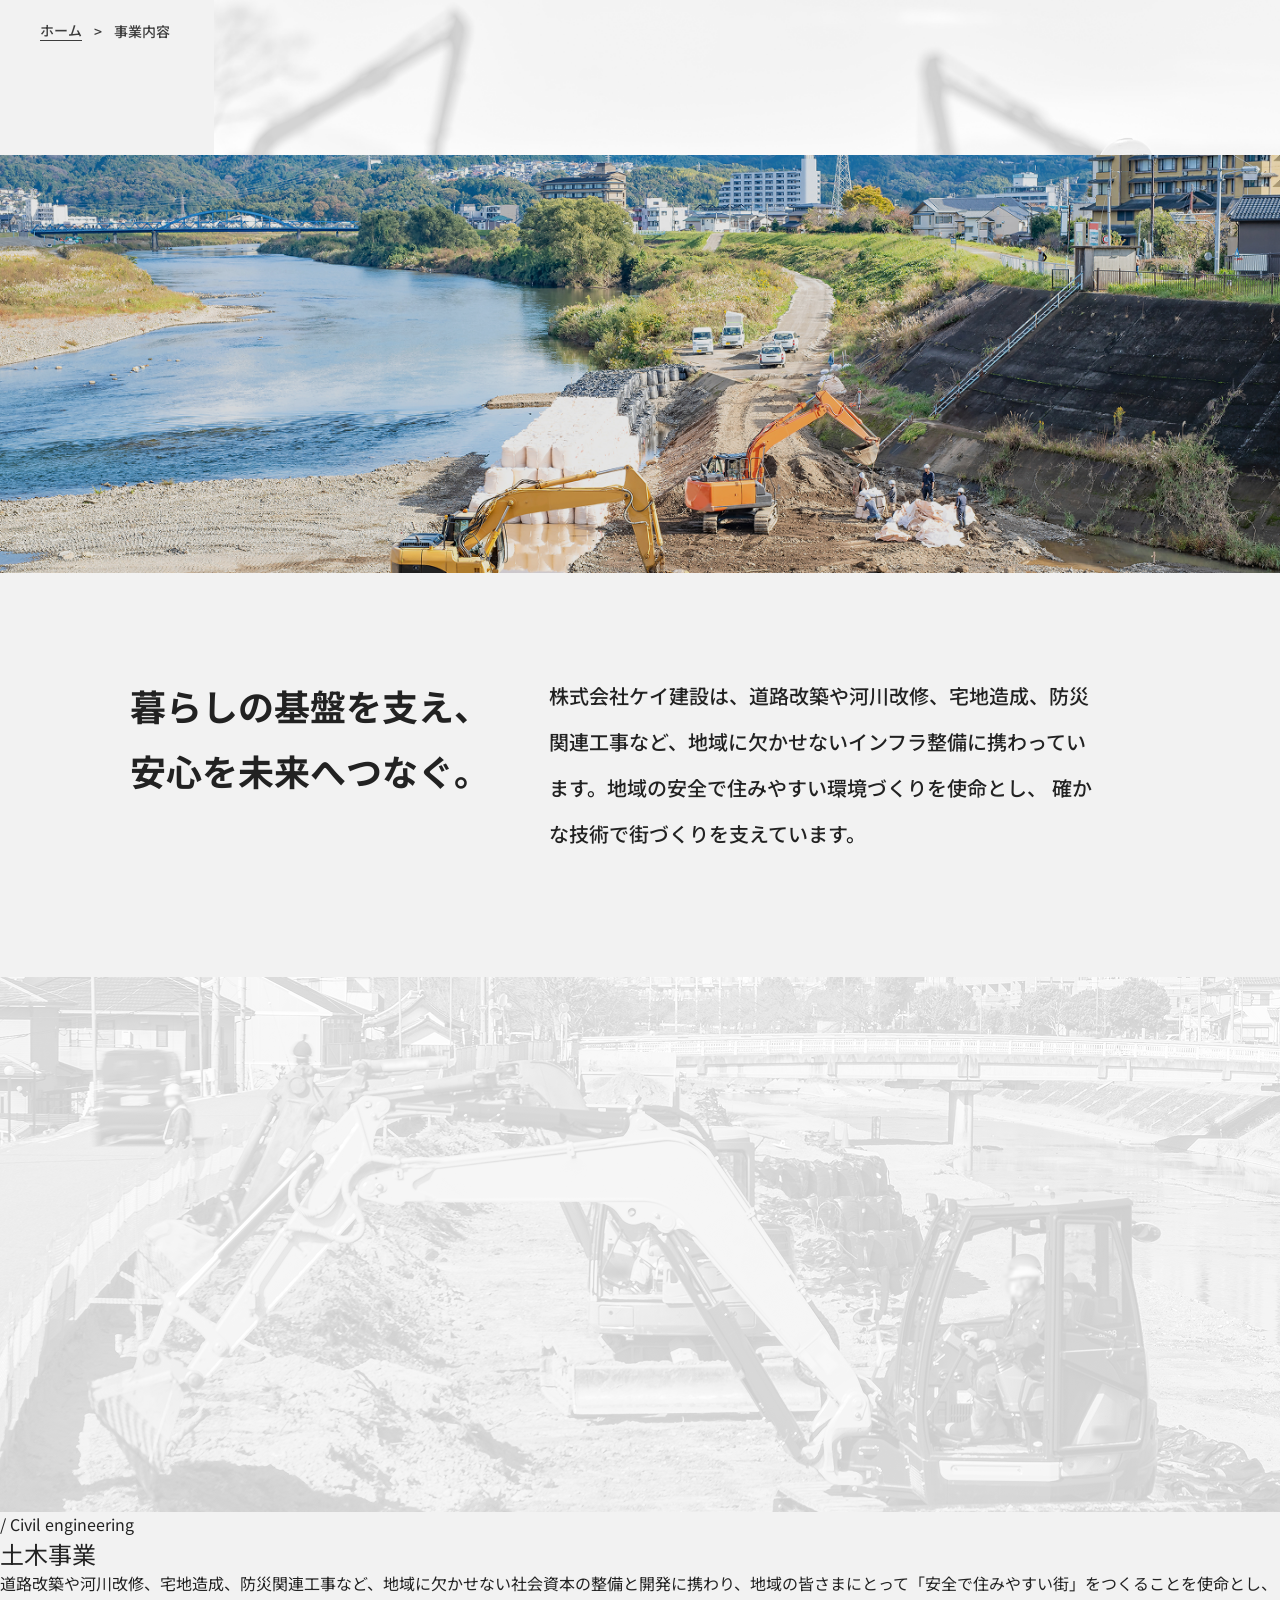
==== index.html @ 2d93abd9 "Add files via upload" ====
<!doctype html>
<html lang="ja">
<head prefix="og: https://ogp.me/ns#">
  <meta charset="UTF-8" />
  <meta name="viewport" content="width=device-width, initial-scale=1.0" />
  <meta name="format-detection" content="email=no,telephone=no,address=no" />
  <meta http-equiv="X-UA-Compatible" content="IE=edge" />
  <meta property="og:locale" content="ja_JP" />

  <link rel="canonical" href="URL" />

  <link rel="stylesheet" href="assets/css/reset.css?ver=1.0.0" />
  <link rel="stylesheet" href="assets/css/main.css?ver=1.0.0" />

  <link rel="preconnect" href="https://fonts.googleapis.com">
  <link rel="preconnect" href="https://fonts.gstatic.com" crossorigin>
  <link
    href="https://fonts.googleapis.com/css2?family=Noto+Sans+JP:wght@100..900&family=Roboto:ital,wght@0,100..900;1,100..900&display=swap"
    rel="stylesheet">
  <link href="https://fonts.googleapis.com/css2?family=Bebas+Neue&display=swap" rel="stylesheet">
</head>

<body>
  <main class="main">
    <div class="main1-inner">

      <div class="breadcrumb">
        <a href="#" class="breadcrumb-home">ホーム</a>
        <span class="breadcrumb-separator">></span>
        <span class="breadcrumb-current">事業内容</span>
      </div>

      <section class="service-hero">
        <div class="service-hero-bg">
          <img src="assets/img/SERVICE-1.png" alt="事業内容">
        </div>

        <div class="service-hero-title">
          <h1>SERVICE</h1>
          <p>事業内容</p>
        </div>
      </section>

      <div class="service-photo">
        <img src="assets/img/SERVICE-2.png" alt="事業内容">
      </div>

    </div>

    <section class="service-intro">
      <div class="service-intro-inner">
        <div class="service-intro-title">
          <h2>暮らしの基盤を支え、<br>安心を未来へつなぐ。</h2>
        </div>

        <div class="service-intro-text">
          <p>
            株式会社ケイ建設は、道路改築や河川改修、宅地造成、防災<br>関連工事など、地域に欠かせないインフラ整備に携わってい<br>ます。地域の安全で住みやすい環境づくりを使命とし、
            確か<br>な技術で街づくりを支えています。
          </p>
        </div>
      </div>
    </section>

    <section class="service-works">
      <div class="service-works-bg">
        <img src="assets/img/SERVICE-3.png" alt="土木事業">
      </div>

      <div class="service-works-inner">
        <p class="service-works-label">/ Civil engineering</p>
        <h2 class="service-works-title">土木事業</h2>
        <p class="service-works-text">
          道路改築や河川改修、宅地造成、防災関連工事など、地域に欠かせない社会資本の整備と開発に携わり、地域の皆さまにとって「安全で住みやすい街」をつくることを使命とし、確かな技術と信頼で歩みを続けています。また、常に新しい挑戦を続け、お客様と地域社会から信頼される建設サービスの提供を目指しています。
        </p>
      </div>
    </section>
  </main>

  <script src="https://code.jquery.com/jquery-3.7.0.min.js"
    integrity="sha256-2Pmvv0kuTBOenSvLm6bvfBSSHrUJ+3A7x6P5Ebd07/g=" crossorigin="anonymous"></script>
  <script src="assets/js/script.js"></script>
  <script src="assets/js/script-02.js"></script>
  <script src="assets/js/script-03.js"></script>
</body>

</html>
---- assets/css/main.css ----
@charset "UTF-8";
/* -----------------------
  unity
----------------------- */
@media screen and (min-width: 768px) {
  .sp {
    display: none !important;
  }
}

@media screen and (max-width: 767px) {
  .pc {
    display: none !important;
  }
}

html {
  scroll-behavior: smooth;
  scroll-padding-top: 10%;
}

body {
  font-family: "Noto Sans JP", sans-serif;
  font-style: normal;
  line-height: normal;
  color: #222222;
}
@media screen and (max-width: 767px) {
  body.active {
    overflow: hidden;
  }
}

h1,
h2,
h3,
h4,
h5,
h6 {
  font-weight: 400;
}

.wrapper {
  overflow: hidden;
}

.t-just {
  -moz-text-align-last: left;
       text-align-last: left; /* Chrome・Firefox用 */
  text-align: justify; /* IE・Edge用 */
}

.ta-c {
  text-align: center;
}

.cant-click {
  pointer-events: none;
}

.f-palt {
  -webkit-font-feature-settings: "palt";
          font-feature-settings: "palt";
}

.blue-gra {
  display: inline-block;
  background: linear-gradient(93deg, #0050a0 5.58%, #00366d 96.38%);
  background-clip: text;
  -webkit-background-clip: text;
  -webkit-text-fill-color: transparent;
}

/* -----------------------
  header
----------------------- */
/* -----------------------
  footer
----------------------- */
/* -----------------------
  C_
----------------------- */
/* -----------------------
  C_detail-btn
----------------------- */
.detail-btn button {
  background: #BC2929;
  width: min(19.8412698413vw, 300px);
  height: min(3.9682539683vw, 60px);
  color: #fff;
  font-size: min(1.0582010582vw, 16px);
  cursor: pointer;
  text-align: center;
  position: relative;
  letter-spacing: min(0.0661375661vw, 1px);
}
.detail-btn button::before {
  content: "";
  background-image: url("../img/arrow.svg");
  background-size: contain;
  background-position: center;
  background-repeat: no-repeat;
  position: absolute;
  top: 50%;
  right: 10%;
  -webkit-transform: translateY(-50%);
          transform: translateY(-50%);
  font-weight: bold;
}
@media screen and (min-width: 768px) {
  .detail-btn button::before {
    width: min(0.5952380952vw, 9px);
    height: min(0.9259259259vw, 14px);
  }
}
@media screen and (max-width: 767px) {
  .detail-btn button::before {
    width: 2.4vw;
    height: 3.7333333333vw;
  }
}

@media screen and (max-width: 767px) {
  .detail-btn button {
    width: 80vw;
    height: 16vw;
    font-size: 3.7333333333vw;
    margin: 0 auto;
    display: block;
    letter-spacing: 0.2666666667vw;
  }
}
/* -----------------------
  C_section-title
----------------------- */
.section-title {
  background: #f2f2f2;
  position: relative;
}
.section-title .text-box {
  position: relative;
}
.section-title .sec-title-img {
  width: 85%;
  margin-left: auto;
}
.section-title .sec-mv-img {
  width: min(94.708994709vw, 1432px);
  height: min(30.9523809524vw, 468px);
  position: absolute;
  top: 60%;
  left: 50%;
  -webkit-transform: translateX(-50%);
          transform: translateX(-50%);
}
.section-title .title-text {
  display: -webkit-box;
  display: -ms-flexbox;
  display: flex;
  -webkit-box-orient: horizontal;
  -webkit-box-direction: normal;
      -ms-flex-direction: row;
          flex-direction: row;
  -webkit-box-align: last baseline;
      -ms-flex-align: last baseline;
          align-items: last baseline;
  position: absolute;
  top: 50%;
  left: 5%;
  -webkit-transform: translateY(-50%);
          transform: translateY(-50%);
  gap: min(1.3227513228vw, 20px);
  letter-spacing: min(0.0661375661vw, 1px);
}
.section-title .title-text h1 {
  font-size: min(6.6137566138vw, 100px);
  color: #7b7b7b;
  font-family: "Bebas Neue", sans-serif;
  font-optical-sizing: auto;
  font-style: normal;
  letter-spacing: min(0.3968253968vw, 6px);
}
.section-title .title-text p {
  font-size: min(1.5873015873vw, 24px);
  font-weight: bold;
  letter-spacing: min(0.1587301587vw, 2.4px);
}

@media screen and (max-width: 767px) {
  .section-title {
    position: relative;
  }
  .section-title .sec-title-img {
    width: 100%;
    height: 69.3333333333vw;
  }
  .section-title .sec-mv-img {
    width: 89.3333333333vw;
    height: 48vw;
    top: 80%;
  }
  .section-title .title-text {
    position: absolute;
    top: 50%;
    left: 50%;
    -webkit-transform: translate(-50%, -50%);
            transform: translate(-50%, -50%);
    display: block;
    text-align: center;
    -webkit-box-align: last baseline;
        -ms-flex-align: last baseline;
            align-items: last baseline;
    gap: 5.3333333333vw;
    letter-spacing: 0.2666666667vw;
  }
  .section-title .title-text h1 {
    font-size: 16vw;
    color: #7b7b7b;
    font-family: "Bebas Neue", sans-serif;
    font-optical-sizing: auto;
    font-style: normal;
    letter-spacing: 0.96vw;
  }
  .section-title .title-text p {
    font-size: 4.2666666667vw;
    font-weight: bold;
    letter-spacing: 0.2666666667vw;
  }
}
/* -----------------------
  C_sction-sub-title
----------------------- */
.section-sub-title {
  display: -webkit-box;
  display: -ms-flexbox;
  display: flex;
  -webkit-box-orient: vertical;
  -webkit-box-direction: normal;
      -ms-flex-direction: column;
          flex-direction: column;
  gap: min(0.9920634921vw, 15px);
}
.section-sub-title h2 {
  font-size: min(3.3068783069vw, 50px);
  font-weight: 700;
  letter-spacing: min(0.3306878307vw, 5px);
}
.section-sub-title p {
  font-size: min(1.0582010582vw, 16px);
  color: #BC2929;
  font-weight: bold;
  letter-spacing: min(0.0661375661vw, 1px);
}

@media screen and (max-width: 767px) {
  .section-sub-title {
    gap: 4vw;
  }
  .section-sub-title h2 {
    font-size: 6.9333333333vw;
    letter-spacing: 0.6933333333vw;
  }
  .section-sub-title p {
    font-size: 2.6666666667vw;
    letter-spacing: 0.16vw;
  }
}
/* -----------------------
  forth
----------------------- */
/* -----------------------
  C_example
----------------------- */
/* -----------------------
  forth
----------------------- */
/* -----------------------
  C_example
----------------------- */
/* -----------------------
  SERVICE
----------------------- */
* {
  margin: 0;
  padding: 0;
  -webkit-box-sizing: border-box;
          box-sizing: border-box;
}

body {
  background: #f2f2f2;
}

.main1-inner {
  width: 100%;
}

/* パンくず */
.breadcrumb {
  padding: 20px 40px 0;
  display: -webkit-box;
  display: -ms-flexbox;
  display: flex;
  -webkit-box-align: center;
      -ms-flex-align: center;
          align-items: center;
  gap: 12px;
  font-size: 14px;
  position: relative;
  z-index: 10;
}

.breadcrumb a,
.breadcrumb span {
  color: #3d3d3d;
  font-weight: 500;
  text-decoration: none;
}

.breadcrumb-home {
  border-bottom: 1px solid #3d3d3d;
}

/* 上のエリア全体 */
.service-hero {
  position: relative;
  margin-top: -60px;
}

/* 薄い背景画像 */
.service-hero-bg {
  width: calc(100% - 214px); /* 左に余白を残して右に寄せる */
  margin-left: auto;
}

.service-hero-bg img {
  width: 100%;
  display: block;
}

/* タイトル */
.service-hero-title {
  position: absolute;
  left: 85px;
  top: 45%;
  -webkit-transform: translateY(-42%);
          transform: translateY(-42%);
  display: -webkit-box;
  display: -ms-flexbox;
  display: flex;
  -webkit-box-align: center;
      -ms-flex-align: center;
          align-items: center;
  gap: 40px;
  z-index: 2;
}

.service-hero-title h1 {
  font-family: "Bebas Neue", sans-serif;
  font-weight: 400;
  font-size: 100px;
  line-height: 1.1;
  letter-spacing: 0.06em;
  color: #7b7b7b;
  margin: 0;
}

.service-hero-title p {
  font-size: 24px;
  font-weight: 700;
  color: #222;
  margin-top: 36px;
}

/* 下のカラー画像 */
.service-photo {
  max-width: 1800px;
  width: 100%;
  margin: -330px auto 0;
  position: relative;
  z-index: 3;
}

.service-photo img {
  width: 100%;
  display: block;
}

.service-intro {
  padding: 100px 0 120px;
}

.service-intro-inner {
  max-width: 1100px;
  margin: 0 auto;
  padding: 0 40px;
  display: -webkit-box;
  display: -ms-flexbox;
  display: flex;
  -webkit-box-pack: justify;
      -ms-flex-pack: justify;
          justify-content: space-between;
  -webkit-box-align: start;
      -ms-flex-align: start;
          align-items: flex-start;
  gap: 39px;
}

.service-intro-title {
  width: 38%;
}

.service-intro-title h2 {
  font-size: 36px;
  font-weight: 700;
  line-height: 1.8;
  color: #222;
}

.service-intro-text {
  width: 60%;
}

.service-intro-text p {
  font-size: 20px;
  font-weight: 500;
  line-height: 2.3;
  color: #222;
}

/* -----------------------
  C_example
----------------------- */
/* -----------------------
  front
----------------------- */
/* -----------------------
  anime
----------------------- */
.hover-opa {
  -webkit-transition: 0.3s;
  transition: 0.3s;
}
.hover-opa:hover {
  opacity: 0.6;
}

.hover-scale {
  -webkit-transition: 0.3s;
  transition: 0.3s;
}
.hover-scale:hover {
  -webkit-transform: scale(1.05);
          transform: scale(1.05);
}

.up {
  opacity: 0;
  -webkit-transform: translateY(100px);
          transform: translateY(100px);
}
.up.show {
  -webkit-animation: up 0.5s ease forwards;
          animation: up 0.5s ease forwards;
}
@-webkit-keyframes up {
  0% {
    opacity: 0;
    -webkit-transform: translateY(100px);
            transform: translateY(100px);
  }
  100% {
    opacity: 1;
    -webkit-transform: translateY(0);
            transform: translateY(0);
  }
}
@keyframes up {
  0% {
    opacity: 0;
    -webkit-transform: translateY(100px);
            transform: translateY(100px);
  }
  100% {
    opacity: 1;
    -webkit-transform: translateY(0);
            transform: translateY(0);
  }
}

.down {
  opacity: 0;
  -webkit-transform: translateY(-100px);
          transform: translateY(-100px);
}
.down.show {
  -webkit-animation: down ease forwards;
          animation: down ease forwards;
}
@-webkit-keyframes down {
  0% {
    opacity: 0;
    -webkit-transform: translateY(-100px);
            transform: translateY(-100px);
  }
  100% {
    opacity: 1;
    -webkit-transform: translateY(0);
            transform: translateY(0);
  }
}
@keyframes down {
  0% {
    opacity: 0;
    -webkit-transform: translateY(-100px);
            transform: translateY(-100px);
  }
  100% {
    opacity: 1;
    -webkit-transform: translateY(0);
            transform: translateY(0);
  }
}

.left {
  opacity: 0;
  -webkit-transform: translateX(100%);
          transform: translateX(100%);
}
.left.show {
  -webkit-animation: left ease forwards;
          animation: left ease forwards;
}
@-webkit-keyframes left {
  0% {
    opacity: 0;
    -webkit-transform: translateX(100%);
            transform: translateX(100%);
  }
  100% {
    opacity: 1;
    -webkit-transform: translateX(0);
            transform: translateX(0);
  }
}
@keyframes left {
  0% {
    opacity: 0;
    -webkit-transform: translateX(100%);
            transform: translateX(100%);
  }
  100% {
    opacity: 1;
    -webkit-transform: translateX(0);
            transform: translateX(0);
  }
}

.right {
  opacity: 0;
  -webkit-transform: translateX(-100%);
          transform: translateX(-100%);
}
.right.show {
  -webkit-animation: right ease forwards;
          animation: right ease forwards;
}
@-webkit-keyframes right {
  0% {
    opacity: 0;
    -webkit-transform: translateX(-100%);
            transform: translateX(-100%);
  }
  100% {
    opacity: 1;
    -webkit-transform: translateX(0);
            transform: translateX(0);
  }
}
@keyframes right {
  0% {
    opacity: 0;
    -webkit-transform: translateX(-100%);
            transform: translateX(-100%);
  }
  100% {
    opacity: 1;
    -webkit-transform: translateX(0);
            transform: translateX(0);
  }
}

.pop {
  opacity: 0;
  -webkit-transform: scale(0.5);
          transform: scale(0.5);
}
.pop.show {
  -webkit-animation: pop ease forwards;
          animation: pop ease forwards;
}
@-webkit-keyframes pop {
  0% {
    opacity: 0;
    -webkit-transform: scale(0.5);
            transform: scale(0.5);
  }
  100% {
    opacity: 1;
    -webkit-transform: scale(1);
            transform: scale(1);
  }
}
@keyframes pop {
  0% {
    opacity: 0;
    -webkit-transform: scale(0.5);
            transform: scale(0.5);
  }
  100% {
    opacity: 1;
    -webkit-transform: scale(1);
            transform: scale(1);
  }
}

.loadUp {
  opacity: 0;
  -webkit-transform: translateY(100%);
          transform: translateY(100%);
}
.loadUp.show {
  -webkit-animation: loadUp ease forwards;
          animation: loadUp ease forwards;
}
@-webkit-keyframes loadUp {
  0% {
    opacity: 0;
    -webkit-transform: translateY(100%);
            transform: translateY(100%);
  }
  100% {
    opacity: 1;
    -webkit-transform: translateY(0);
            transform: translateY(0);
  }
}
@keyframes loadUp {
  0% {
    opacity: 0;
    -webkit-transform: translateY(100%);
            transform: translateY(100%);
  }
  100% {
    opacity: 1;
    -webkit-transform: translateY(0);
            transform: translateY(0);
  }
}

.loadDown {
  opacity: 0;
  -webkit-transform: translateY(-100%);
          transform: translateY(-100%);
}
.loadDown.show {
  -webkit-animation: loadDown ease forwards;
          animation: loadDown ease forwards;
}
@-webkit-keyframes loadDown {
  0% {
    opacity: 0;
    -webkit-transform: translateY(-100%);
            transform: translateY(-100%);
  }
  100% {
    opacity: 1;
    -webkit-transform: translateY(0);
            transform: translateY(0);
  }
}
@keyframes loadDown {
  0% {
    opacity: 0;
    -webkit-transform: translateY(-100%);
            transform: translateY(-100%);
  }
  100% {
    opacity: 1;
    -webkit-transform: translateY(0);
            transform: translateY(0);
  }
}

.loadLeft {
  opacity: 0;
  -webkit-transform: translateX(100%);
          transform: translateX(100%);
}
.loadLeft.show {
  -webkit-animation: loadLeft ease forwards;
          animation: loadLeft ease forwards;
}
@-webkit-keyframes loadLeft {
  0% {
    opacity: 0;
    -webkit-transform: translateX(100%);
            transform: translateX(100%);
  }
  100% {
    opacity: 1;
    -webkit-transform: translateX(0);
            transform: translateX(0);
  }
}
@keyframes loadLeft {
  0% {
    opacity: 0;
    -webkit-transform: translateX(100%);
            transform: translateX(100%);
  }
  100% {
    opacity: 1;
    -webkit-transform: translateX(0);
            transform: translateX(0);
  }
}

.loadRight {
  opacity: 0;
  -webkit-transform: translateX(-100%);
          transform: translateX(-100%);
}
.loadRight.show {
  -webkit-animation: loadRight ease forwards;
          animation: loadRight ease forwards;
}
@-webkit-keyframes loadRight {
  0% {
    opacity: 0;
    -webkit-transform: translateX(-100%);
            transform: translateX(-100%);
  }
  100% {
    opacity: 1;
    -webkit-transform: translateX(0);
            transform: translateX(0);
  }
}
@keyframes loadRight {
  0% {
    opacity: 0;
    -webkit-transform: translateX(-100%);
            transform: translateX(-100%);
  }
  100% {
    opacity: 1;
    -webkit-transform: translateX(0);
            transform: translateX(0);
  }
}

.loadPop {
  opacity: 0;
  -webkit-transform: scale(0.5);
          transform: scale(0.5);
}
.loadPop.show {
  -webkit-animation: loadPop ease forwards;
          animation: loadPop ease forwards;
}
@-webkit-keyframes loadPop {
  0% {
    opacity: 0;
    -webkit-transform: scale(0.5);
            transform: scale(0.5);
  }
  100% {
    opacity: 1;
    -webkit-transform: scale(1);
            transform: scale(1);
  }
}
@keyframes loadPop {
  0% {
    opacity: 0;
    -webkit-transform: scale(0.5);
            transform: scale(0.5);
  }
  100% {
    opacity: 1;
    -webkit-transform: scale(1);
            transform: scale(1);
  }
}

.delay-01 {
  -webkit-animation-delay: 0.1s !important;
          animation-delay: 0.1s !important;
}

.delay-02 {
  -webkit-animation-delay: 0.2s !important;
          animation-delay: 0.2s !important;
}

.delay-03 {
  -webkit-animation-delay: 0.3s !important;
          animation-delay: 0.3s !important;
}

.delay-04 {
  -webkit-animation-delay: 0.4s !important;
          animation-delay: 0.4s !important;
}

.delay-05 {
  -webkit-animation-delay: 0.5s !important;
          animation-delay: 0.5s !important;
}

.delay-06 {
  -webkit-animation-delay: 0.6s !important;
          animation-delay: 0.6s !important;
}

.delay-07 {
  -webkit-animation-delay: 0.7s !important;
          animation-delay: 0.7s !important;
}

.delay-08 {
  -webkit-animation-delay: 0.8s !important;
          animation-delay: 0.8s !important;
}

.delay-09 {
  -webkit-animation-delay: 0.9s !important;
          animation-delay: 0.9s !important;
}

.delay-10 {
  -webkit-animation-delay: 1s !important;
          animation-delay: 1s !important;
}

.delay-15 {
  -webkit-animation-delay: 1.5s !important;
          animation-delay: 1.5s !important;
}

.duration-01 {
  -webkit-animation-duration: 0.1s !important;
          animation-duration: 0.1s !important;
}

.duration-02 {
  -webkit-animation-duration: 0.2s !important;
          animation-duration: 0.2s !important;
}

.duration-03 {
  -webkit-animation-duration: 0.3s !important;
          animation-duration: 0.3s !important;
}

.duration-04 {
  -webkit-animation-duration: 0.4s !important;
          animation-duration: 0.4s !important;
}

.duration-05 {
  -webkit-animation-duration: 0.5s !important;
          animation-duration: 0.5s !important;
}

.duration-06 {
  -webkit-animation-duration: 0.6s !important;
          animation-duration: 0.6s !important;
}

.duration-07 {
  -webkit-animation-duration: 0.7s !important;
          animation-duration: 0.7s !important;
}

.duration-08 {
  -webkit-animation-duration: 0.8s !important;
          animation-duration: 0.8s !important;
}

.duration-09 {
  -webkit-animation-duration: 0.9s !important;
          animation-duration: 0.9s !important;
}

.duration-10 {
  -webkit-animation-duration: 1s !important;
          animation-duration: 1s !important;
}

.duration-15 {
  -webkit-animation-duration: 1.5s !important;
          animation-duration: 1.5s !important;
}
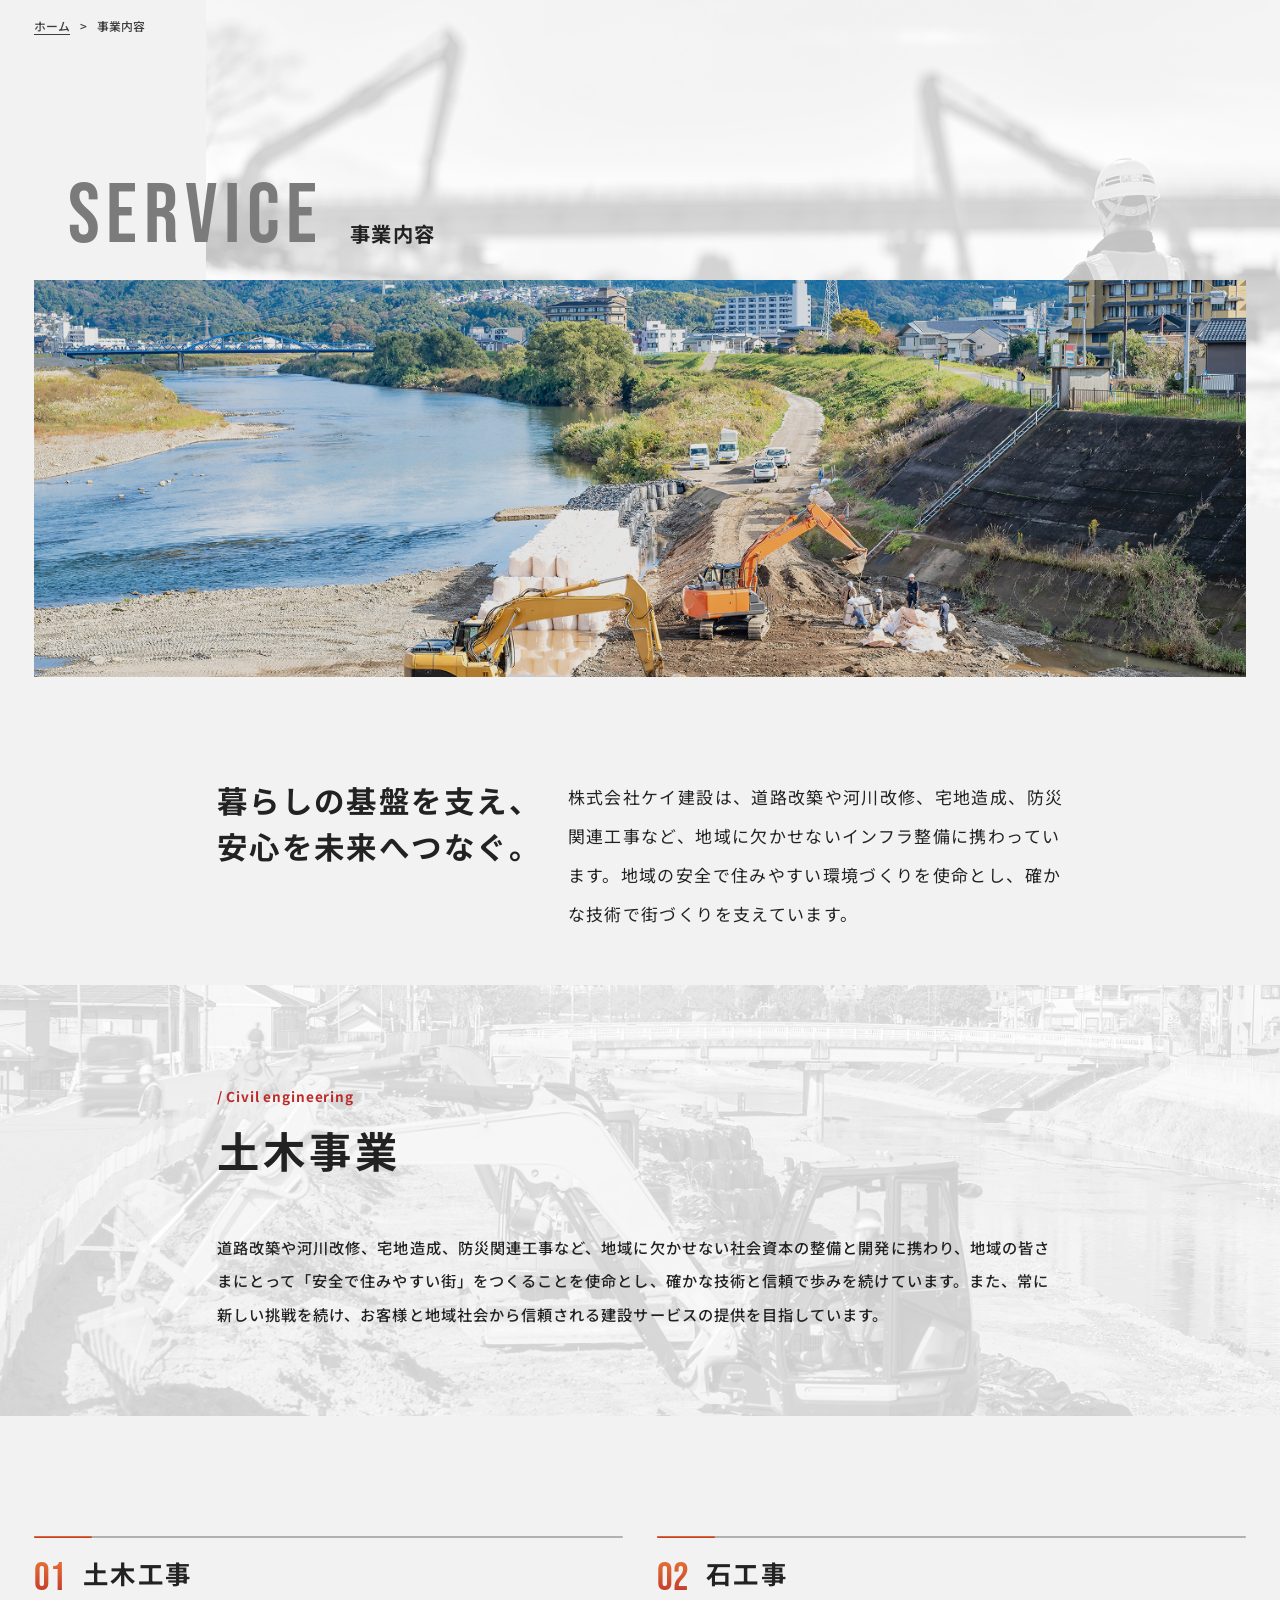
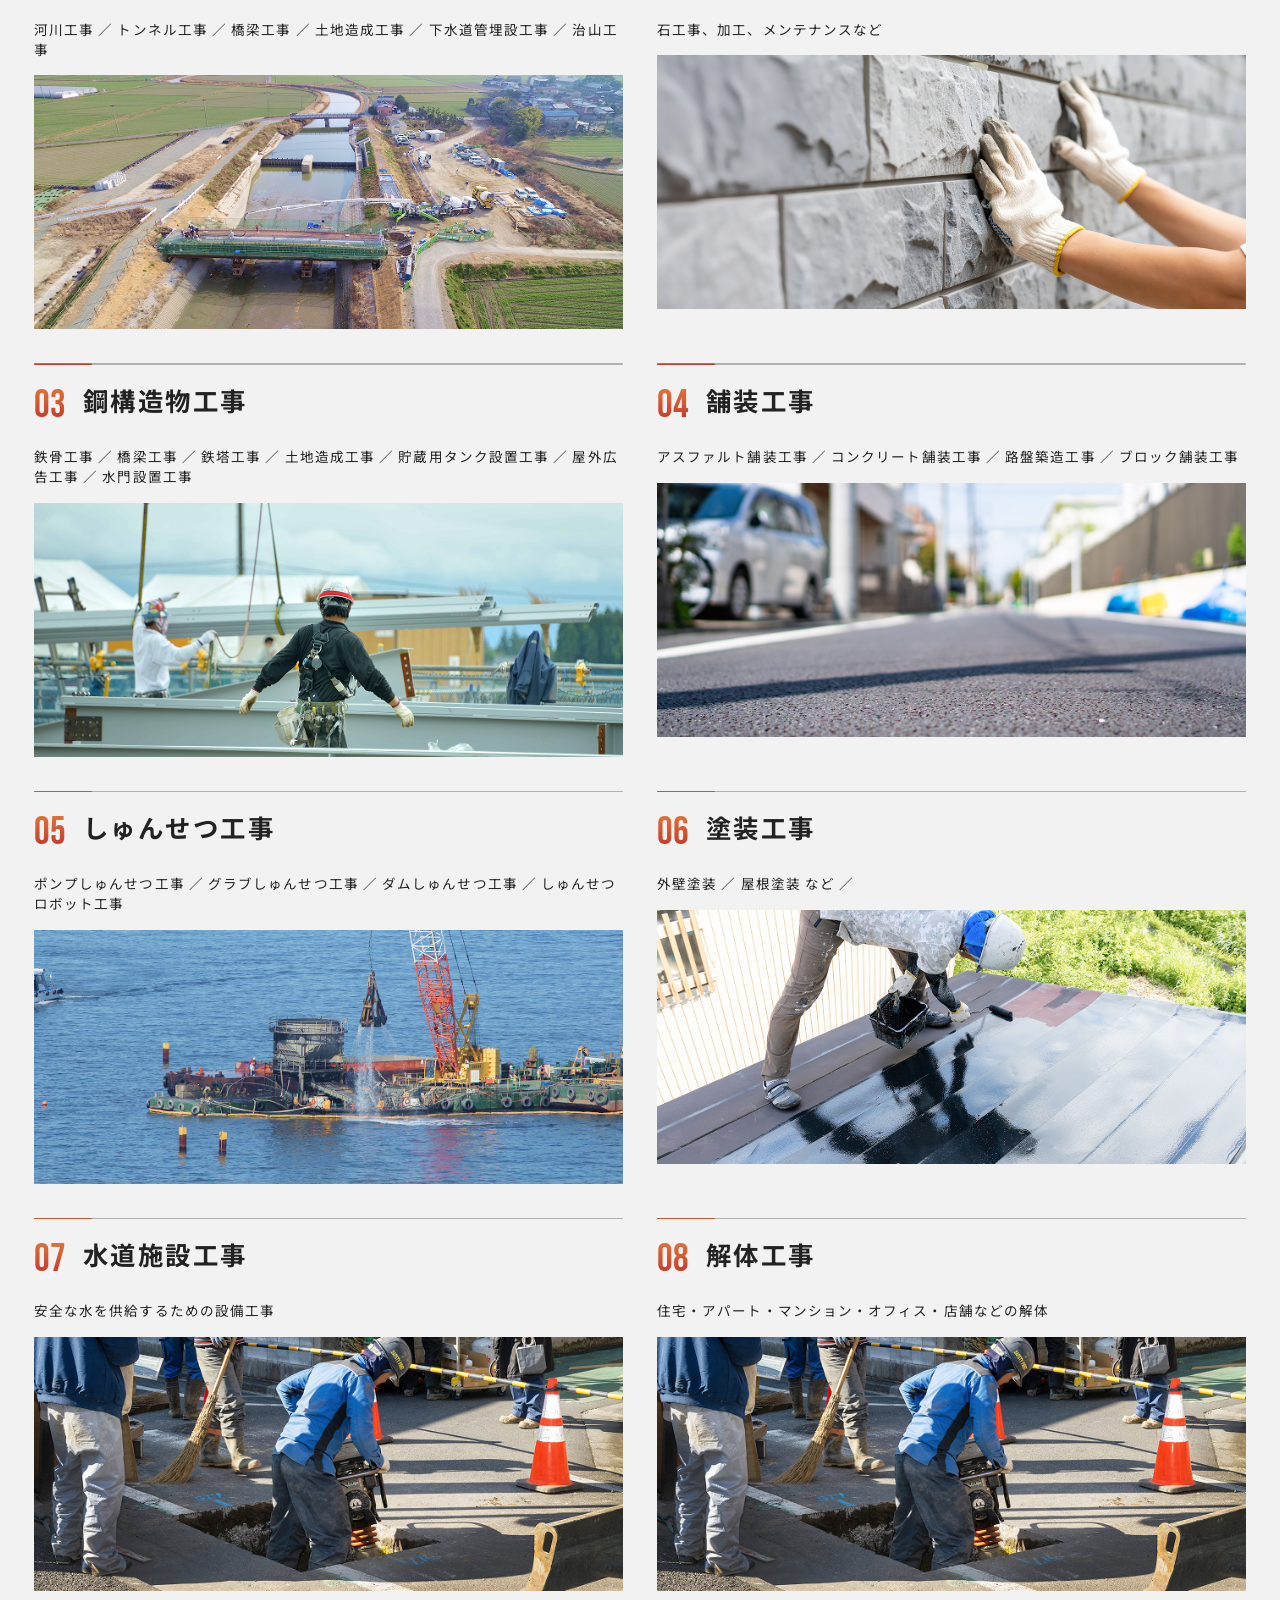
==== commit 0860644e: "Add files via upload" ====
--- a/index.html
+++ b/index.html
@@ -1,5 +1,6 @@
 <!doctype html>
 <html lang="ja">
+
 <head prefix="og: https://ogp.me/ns#">
   <meta charset="UTF-8" />
   <meta name="viewport" content="width=device-width, initial-scale=1.0" />
@@ -12,17 +13,32 @@
   <link rel="stylesheet" href="assets/css/reset.css?ver=1.0.0" />
   <link rel="stylesheet" href="assets/css/main.css?ver=1.0.0" />
 
-  <link rel="preconnect" href="https://fonts.googleapis.com">
-  <link rel="preconnect" href="https://fonts.gstatic.com" crossorigin>
+  <link rel="preconnect" href="https://fonts.googleapis.com" />
+  <link rel="preconnect" href="https://fonts.gstatic.com" crossorigin />
   <link
     href="https://fonts.googleapis.com/css2?family=Noto+Sans+JP:wght@100..900&family=Roboto:ital,wght@0,100..900;1,100..900&display=swap"
-    rel="stylesheet">
-  <link href="https://fonts.googleapis.com/css2?family=Bebas+Neue&display=swap" rel="stylesheet">
+    rel="stylesheet" />
+  <link href="https://fonts.googleapis.com/css2?family=Bebas+Neue&display=swap" rel="stylesheet" />
 </head>
 
 <body>
-  <main class="main">
-    <div class="main1-inner">
+  <!-- READ ME 40行目付近参照  -->
+  <!-- 
+  
+    mainタグにかならず<main class="service"></div>などクラス名をつけ、
+    sassでhtmlタグに直接スタイルをつける時は
+    .service{
+      li{
+
+      }
+    }
+
+  -->
+  <main class="service">
+    <!-- <div class="main1-inner"> -->
+    <section class="service-hero">
+      <!-- SERVICE-1.png の背景画像をここで設定します -->
+      <div class="survice-bg"></div>
 
       <div class="breadcrumb">
         <a href="#" class="breadcrumb-home">ホーム</a>
@@ -30,51 +46,204 @@
         <span class="breadcrumb-current">事業内容</span>
       </div>
 
-      <section class="service-hero">
-        <div class="service-hero-bg">
+      <!-- <div class="service-hero-bg">
           <img src="assets/img/SERVICE-1.png" alt="事業内容">
-        </div>
-
-        <div class="service-hero-title">
-          <h1>SERVICE</h1>
-          <p>事業内容</p>
-        </div>
-      </section>
+        </div> -->
+
+      <div class="service-hero-title">
+        <h1>SERVICE</h1>
+        <p>事業内容</p>
+      </div>
 
       <div class="service-photo">
-        <img src="assets/img/SERVICE-2.png" alt="事業内容">
-      </div>
-
-    </div>
+        <img src="assets/img/SERVICE-2.png" alt="事業内容" />
+      </div>
+    </section>
+
+    <!-- </div> -->
 
     <section class="service-intro">
       <div class="service-intro-inner">
         <div class="service-intro-title">
-          <h2>暮らしの基盤を支え、<br>安心を未来へつなぐ。</h2>
+          <!-- スマホでは改行しない -->
+          <h2>暮らしの基盤を支え、<br class="pc" />安心を未来へつなぐ。</h2>
         </div>
 
         <div class="service-intro-text">
           <p>
-            株式会社ケイ建設は、道路改築や河川改修、宅地造成、防災<br>関連工事など、地域に欠かせないインフラ整備に携わってい<br>ます。地域の安全で住みやすい環境づくりを使命とし、
-            確か<br>な技術で街づくりを支えています。
+            株式会社ケイ建設は、道路改築や河川改修、宅地造成、防災<br class="pc" />関連工事など、地域に欠かせないインフラ整備に携わってい<br
+              class="pc" />ます。地域の安全で住みやすい環境づくりを使命とし、確か<br class="pc" />な技術で街づくりを支えています。
           </p>
         </div>
       </div>
     </section>
 
     <section class="service-works">
-      <div class="service-works-bg">
+      <!--  service-works の背景としてCSSでSERVICE-3.png配置-->
+      <!-- <div class="service-works-bg">
         <img src="assets/img/SERVICE-3.png" alt="土木事業">
-      </div>
+      </div> -->
 
       <div class="service-works-inner">
-        <p class="service-works-label">/ Civil engineering</p>
-        <h2 class="service-works-title">土木事業</h2>
+        <!-- comp.htmlの パーツを使ってみよう！ -->
+
+        <!-- <p class="service-works-label">/ Civil engineering</p>
+        <h2 class="service-works-title">土木事業</h2> -->
+
+        <div class="section-sub-title">
+          <p>/ Civil engineering</p>
+          <h2>土木事業</h2>
+        </div>
+
         <p class="service-works-text">
           道路改築や河川改修、宅地造成、防災関連工事など、地域に欠かせない社会資本の整備と開発に携わり、地域の皆さまにとって「安全で住みやすい街」をつくることを使命とし、確かな技術と信頼で歩みを続けています。また、常に新しい挑戦を続け、お客様と地域社会から信頼される建設サービスの提供を目指しています。
         </p>
       </div>
     </section>
+
+    <!-- サービスカード -->
+
+    <div class="service-list">
+      <section class="service-card">
+        <div class="service-card-line"></div>
+        <div class="service-card-content">
+          <div class="top-TX">
+            <p class="number">01</p>
+            <p class="title">土木工事</p>
+          </div>
+          <p class="category">
+            河川工事 ／ トンネル工事 ／ 橋梁工事 ／ 土地造成工事 ／
+            下水道管埋設工事 ／ 治山工事
+          </p>
+
+          <div class="img-wrap">
+            <img src="assets/img/SERVICEmain-1.png" alt="土木工事" />
+          </div>
+        </div>
+      </section>
+
+       <section class="service-card">
+        <div class="service-card-line"></div>
+        <div class="service-card-content">
+          <div class="top-TX">
+            <p class="number">02</p>
+            <p class="title">石工事</p>
+          </div>
+          <p class="category">
+            石工事、加工、メンテナンスなど
+          </p>
+
+          <div class="img-wrap">
+            <img src="assets/img/SERVICEmain-2.png" alt="石工事" />
+          </div>
+        </div>
+      </section>
+
+       <section class="service-card">
+        <div class="service-card-line"></div>
+        <div class="service-card-content">
+          <div class="top-TX">
+            <p class="number">03</p>
+            <p class="title">鋼構造物工事</p>
+          </div>
+          <p class="category">
+            鉄骨工事 ／ 橋梁工事 ／ 鉄塔工事 ／ 土地造成工事 ／
+            貯蔵用タンク設置工事 ／ 屋外広告工事 ／ 水門設置工事
+          </p>
+
+          <div class="img-wrap">
+            <img src="assets/img/SERVICEmain-3.png" alt="鋼構造物工事" />
+          </div>
+        </div>
+      </section>
+
+       <section class="service-card">
+        <div class="service-card-line"></div>
+        <div class="service-card-content">
+          <div class="top-TX">
+            <p class="number">04</p>
+            <p class="title">舗装工事</p>
+          </div>
+          <p class="category">
+            アスファルト舗装工事 ／ コンクリート舗装工事 ／ 路盤築造工事 ／ ブロック舗装工事
+          </p>
+
+          <div class="img-wrap">
+            <img src="assets/img/SERVICEmain-4.png" alt="舗装工事" />
+          </div>
+        </div>
+      </section>
+
+       <section class="service-card">
+        <div class="service-card-line"></div>
+        <div class="service-card-content">
+          <div class="top-TX">
+            <p class="number">05</p>
+            <p class="title">しゅんせつ工事</p>
+          </div>
+          <p class="category">
+            ポンプしゅんせつ工事 ／ グラブしゅんせつ工事 ／ ダムしゅんせつ工事 ／ しゅんせつロボット工事
+          </p>
+
+          <div class="img-wrap">
+            <img src="assets/img/SERVICEmain-5.png" alt="しゅんせつ工事" />
+          </div>
+        </div>
+      </section>
+
+      <section class="service-card">
+        <div class="service-card-line"></div>
+        <div class="service-card-content">
+          <div class="top-TX">
+            <p class="number">06</p>
+            <p class="title">塗装工事</p>
+          </div>
+          <p class="category">
+            外壁塗装 ／ 屋根塗装 など ／
+          </p>
+
+          <div class="img-wrap">
+            <img src="assets/img/SERVICEmain-6.png" alt="塗装工事" />
+          </div>
+        </div>
+      </section>
+
+      <section class="service-card">
+        <div class="service-card-line"></div>
+        <div class="service-card-content">
+          <div class="top-TX">
+            <p class="number">07</p>
+            <p class="title">水道施設工事</p>
+          </div>
+          <p class="category">
+            安全な水を供給するための設備工事
+          </p>
+
+          <div class="img-wrap">
+            <img src="assets/img/SERVICEmain-7.png" alt="水道設備工事" />
+          </div>
+        </div>
+      </section>
+
+       <section class="service-card">
+        <div class="service-card-line"></div>
+        <div class="service-card-content">
+          <div class="top-TX">
+            <p class="number">08</p>
+            <p class="title">解体工事</p>
+          </div>
+          <p class="category">
+            住宅・アパート・マンション・オフィス・店舗などの解体
+          </p>
+
+          <div class="img-wrap">
+            <img src="assets/img/SERVICEmain-7.png" alt="水道設備工事" />
+          </div>
+        </div>
+      </section>
+
+    </div>
+
   </main>
 
   <script src="https://code.jquery.com/jquery-3.7.0.min.js"
--- a/assets/css/main.css
+++ b/assets/css/main.css
@@ -280,157 +280,479 @@
 /* -----------------------
   SERVICE
 ----------------------- */
-* {
-  margin: 0;
-  padding: 0;
-  -webkit-box-sizing: border-box;
-          box-sizing: border-box;
-}
-
-body {
+/**
+
+    mainタグにかならず<main class="service"></div>などクラス名をつけ、
+    sassでhtmlタグに直接スタイルをつける時は
+    .service{
+      li{
+
+      }
+    }
+
+**/
+.service {
   background: #f2f2f2;
-}
-
-.main1-inner {
-  width: 100%;
-}
-
-/* パンくず */
-.breadcrumb {
-  padding: 20px 40px 0;
+  /* ヒーロー */
+}
+.service .service-hero {
+  position: relative;
+}
+@media screen and (min-width: 768px) {
+  .service .service-hero {
+    margin-top: min(-2.6455026455vw, -40px) min(-3.9682539683vw, -60px);
+  }
+}
+@media screen and (max-width: 767px) {
+  .service .service-hero {
+    margin-top: -10.6666666667vw -16vw;
+  }
+}
+.service .service-hero .survice-bg {
+  background-image: url("../img/SERVICE-1.png");
+  background-size: cover;
+  background-position: center;
+  background-repeat: no-repeat;
+  position: absolute;
+  top: 0;
+  right: 0;
+  z-index: 0;
+}
+@media screen and (min-width: 768px) {
+  .service .service-hero .survice-bg {
+    width: min(83.9285714286vw, 1269px);
+    height: min(39.6825396825vw, 600px);
+  }
+}
+@media screen and (max-width: 767px) {
+  .service .service-hero .survice-bg {
+    width: 100%;
+    height: 69.3333333333vw;
+  }
+}
+.service .service-hero {
+  /* パンくず */
+}
+.service .service-hero .breadcrumb {
   display: -webkit-box;
   display: -ms-flexbox;
   display: flex;
   -webkit-box-align: center;
       -ms-flex-align: center;
           align-items: center;
-  gap: 12px;
-  font-size: 14px;
   position: relative;
   z-index: 10;
 }
-
-.breadcrumb a,
-.breadcrumb span {
+@media screen and (min-width: 768px) {
+  .service .service-hero .breadcrumb {
+    padding: min(1.3227513228vw, 20px) min(2.6455026455vw, 40px) 0;
+    gap: min(0.7936507937vw, 12px);
+    font-size: min(0.9259259259vw, 14px);
+  }
+}
+@media screen and (max-width: 767px) {
+  .service .service-hero .breadcrumb {
+    padding: 4.8vw 5.3333333333vw 0;
+    gap: 3.2vw;
+    font-size: 3.2vw;
+  }
+}
+.service .service-hero .breadcrumb a,
+.service .service-hero .breadcrumb span {
   color: #3d3d3d;
   font-weight: 500;
-  text-decoration: none;
-}
-
-.breadcrumb-home {
-  border-bottom: 1px solid #3d3d3d;
-}
-
-/* 上のエリア全体 */
-.service-hero {
-  position: relative;
-  margin-top: -60px;
-}
-
-/* 薄い背景画像 */
-.service-hero-bg {
-  width: calc(100% - 214px); /* 左に余白を残して右に寄せる */
-  margin-left: auto;
-}
-
-.service-hero-bg img {
-  width: 100%;
-  display: block;
-}
-
-/* タイトル */
-.service-hero-title {
-  position: absolute;
-  left: 85px;
-  top: 45%;
-  -webkit-transform: translateY(-42%);
-          transform: translateY(-42%);
+}
+@media screen and (min-width: 768px) {
+  .service .service-hero .breadcrumb-home {
+    border-bottom: min(0.0661375661vw, 1px) solid #3d3d3d;
+  }
+}
+@media screen and (max-width: 767px) {
+  .service .service-hero .breadcrumb-home {
+    border-bottom: 0.2666666667vw solid #3d3d3d;
+  }
+}
+.service .service-hero-title {
   display: -webkit-box;
   display: -ms-flexbox;
   display: flex;
-  -webkit-box-align: center;
-      -ms-flex-align: center;
-          align-items: center;
-  gap: 40px;
+  -webkit-box-align: baseline;
+      -ms-flex-align: baseline;
+          align-items: baseline;
   z-index: 2;
-}
-
-.service-hero-title h1 {
+  position: relative;
+}
+@media screen and (min-width: 768px) {
+  .service .service-hero-title {
+    margin-top: min(10.582010582vw, 160px);
+    padding: 0 min(5.291005291vw, 80px);
+    gap: min(1.9841269841vw, 30px);
+  }
+}
+@media screen and (max-width: 767px) {
+  .service .service-hero-title {
+    -webkit-box-orient: vertical;
+    -webkit-box-direction: normal;
+        -ms-flex-direction: column;
+            flex-direction: column;
+    -webkit-box-align: center;
+        -ms-flex-align: center;
+            align-items: center;
+    margin-top: 13.3333333333vw;
+  }
+}
+.service .service-hero-title h1 {
+  /** 
+
+  Bebasというフォントも使われているようなので、そちらを使う場合は
+  @include Bebas;
+  を指定してください
+
+  **/
   font-family: "Bebas Neue", sans-serif;
-  font-weight: 400;
-  font-size: 100px;
+  font-optical-sizing: auto;
+  font-style: normal;
   line-height: 1.1;
-  letter-spacing: 0.06em;
+  letter-spacing: 0.08em;
   color: #7b7b7b;
-  margin: 0;
-}
-
-.service-hero-title p {
-  font-size: 24px;
+}
+@media screen and (min-width: 768px) {
+  .service .service-hero-title h1 {
+    font-size: min(6.6137566138vw, 100px);
+  }
+}
+@media screen and (max-width: 767px) {
+  .service .service-hero-title h1 {
+    font-size: 16vw;
+  }
+}
+.service .service-hero-title p {
   font-weight: 700;
-  color: #222;
-  margin-top: 36px;
-}
-
-/* 下のカラー画像 */
-.service-photo {
-  max-width: 1800px;
+  letter-spacing: 0.08em;
+}
+@media screen and (min-width: 768px) {
+  .service .service-hero-title p {
+    font-size: min(1.5873015873vw, 24px);
+  }
+}
+@media screen and (max-width: 767px) {
+  .service .service-hero-title p {
+    font-size: 4.2666666667vw;
+  }
+}
+.service {
+  /* 下の画像 */
+}
+.service .service-photo {
   width: 100%;
-  margin: -330px auto 0;
   position: relative;
   z-index: 3;
 }
-
-.service-photo img {
+@media screen and (min-width: 768px) {
+  .service .service-photo {
+    padding: 0 min(2.6455026455vw, 40px);
+    height: min(30.9523809524vw, 468px);
+    margin-top: min(1.3227513228vw, 20px);
+  }
+}
+@media screen and (max-width: 767px) {
+  .service .service-photo {
+    padding: 0 5.3333333333vw;
+    height: 48vw;
+    margin-top: 10.6666666667vw;
+  }
+}
+.service .service-photo img {
   width: 100%;
+  height: 100%;
   display: block;
-}
-
-.service-intro {
-  padding: 100px 0 120px;
-}
-
-.service-intro-inner {
-  max-width: 1100px;
+  -o-object-fit: cover;
+     object-fit: cover;
+}
+.service {
+  /* テキストエリア */
+}
+@media screen and (min-width: 768px) {
+  .service .service-intro {
+    padding: min(7.9365079365vw, 120px) 0 min(3.9682539683vw, 60px);
+  }
+}
+@media screen and (max-width: 767px) {
+  .service .service-intro {
+    padding: 16vw 5.3333333333vw 0;
+  }
+}
+.service .service-intro-inner {
   margin: 0 auto;
-  padding: 0 40px;
   display: -webkit-box;
   display: -ms-flexbox;
   display: flex;
-  -webkit-box-pack: justify;
-      -ms-flex-pack: justify;
-          justify-content: space-between;
-  -webkit-box-align: start;
-      -ms-flex-align: start;
-          align-items: flex-start;
-  gap: 39px;
-}
-
-.service-intro-title {
-  width: 38%;
-}
-
-.service-intro-title h2 {
-  font-size: 36px;
+}
+@media screen and (min-width: 768px) {
+  .service .service-intro-inner {
+    max-width: min(66.1375661376vw, 1000px);
+    -webkit-box-pack: justify;
+        -ms-flex-pack: justify;
+            justify-content: space-between;
+  }
+}
+@media screen and (max-width: 767px) {
+  .service .service-intro-inner {
+    -webkit-box-orient: vertical;
+    -webkit-box-direction: normal;
+        -ms-flex-direction: column;
+            flex-direction: column;
+    gap: 6.4vw;
+  }
+}
+.service .service-intro-title h2 {
   font-weight: 700;
-  line-height: 1.8;
-  color: #222;
-}
-
-.service-intro-text {
-  width: 60%;
-}
-
-.service-intro-text p {
+  line-height: 1.5;
+  letter-spacing: 0.08em;
+}
+@media screen and (min-width: 768px) {
+  .service .service-intro-title h2 {
+    font-size: min(2.380952381vw, 36px);
+  }
+}
+@media screen and (max-width: 767px) {
+  .service .service-intro-title h2 {
+    text-align: center;
+    font-size: 4vw;
+  }
+}
+.service .service-intro-text p {
+  line-height: 2.3;
+  letter-spacing: 0.08em;
+}
+@media screen and (min-width: 768px) {
+  .service .service-intro-text p {
+    font-size: min(1.3227513228vw, 20px);
+  }
+}
+@media screen and (max-width: 767px) {
+  .service .service-intro-text p {
+    font-size: 3.7333333333vw;
+  }
+}
+.service {
+  /* 事業セクション */
+}
+.service .service-works {
+  position: relative;
+  margin-bottom: 120px;
+  background-image: url("../img/SERVICE-3.png");
+  background-size: cover;
+  background-position: center;
+  background-repeat: no-repeat;
+}
+@media screen and (min-width: 768px) {
+  .service .service-works {
+    padding: min(7.9365079365vw, 120px) 0 min(6.6137566138vw, 100px);
+  }
+}
+@media screen and (max-width: 767px) {
+  .service .service-works {
+    background-position: top;
+    padding: 26.6666666667vw 5.3333333333vw 21.3333333333vw;
+  }
+}
+.service .service-works-inner {
+  position: relative;
+  z-index: 2;
+  margin: 0 auto;
+}
+@media screen and (min-width: 768px) {
+  .service .service-works-inner {
+    max-width: min(66.1375661376vw, 1000px);
+  }
+}
+.service .service-works-text {
   font-size: 20px;
   font-weight: 500;
-  line-height: 2.3;
+  line-height: 2.2;
+  letter-spacing: 0.07em;
   color: #222;
 }
+@media screen and (min-width: 768px) {
+  .service .service-works-text {
+    font-size: min(1.1904761905vw, 18px);
+    margin-top: min(3.9682539683vw, 60px);
+  }
+}
+@media screen and (max-width: 767px) {
+  .service .service-works-text {
+    font-size: 3.7333333333vw;
+    margin-top: 10.6666666667vw;
+  }
+}
+@media screen and (min-width: 768px) {
+  .service .service-list {
+    display: grid;
+    grid-template-columns: repeat(2, 1fr);
+    max-width: min(94.708994709vw, 1432px);
+    margin: 0 auto;
+    padding-bottom: min(7.9365079365vw, 120px);
+    gap: min(2.6455026455vw, 40px);
+  }
+}
+@media screen and (max-width: 767px) {
+  .service .service-list {
+    display: grid;
+    grid-template-columns: 1fr;
+    max-width: 89.8666666667vw;
+    margin: 0 auto;
+    padding-bottom: 21.3333333333vw;
+    gap: 10.6666666667vw;
+  }
+}
 
 /* -----------------------
   C_example
 ----------------------- */
+/* -----------------------
+  C_service-card
+----------------------- */
+@media screen and (min-width: 768px) {
+  .service-card {
+    width: min(46.0317460317vw, 696px);
+  }
+}
+.service-card-line {
+  position: relative;
+  width: 100%;
+  border-radius: 999px;
+  background: #b1b1b1;
+}
+@media screen and (min-width: 768px) {
+  .service-card-line {
+    height: min(0.1322751323vw, 2px);
+  }
+}
+@media screen and (max-width: 767px) {
+  .service-card-line {
+    height: 0.5333333333vw;
+  }
+}
+.service-card-line::before {
+  content: "";
+  position: absolute;
+  top: 0;
+  left: 0;
+  height: 100%;
+  border-radius: 999px;
+  background: -webkit-gradient(linear, left top, left bottom, from(#E87C38), to(#BC2929));
+  background: linear-gradient(180deg, #E87C38 0%, #BC2929 100%);
+  z-index: 1;
+}
+@media screen and (min-width: 768px) {
+  .service-card-line::before {
+    width: min(4.5634920635vw, 69px);
+    height: min(0.1322751323vw, 2px);
+  }
+}
+@media screen and (max-width: 767px) {
+  .service-card-line::before {
+    width: 18.4vw;
+    height: 0.5333333333vw;
+  }
+}
+@media screen and (min-width: 768px) {
+  .service-card-content {
+    padding-top: min(1.3227513228vw, 20px);
+  }
+}
+@media screen and (max-width: 767px) {
+  .service-card-content {
+    padding-top: 5.3333333333vw;
+  }
+}
+.service-card-content .top-TX {
+  display: -webkit-box;
+  display: -ms-flexbox;
+  display: flex;
+}
+@media screen and (min-width: 768px) {
+  .service-card-content .top-TX {
+    gap: min(1.3227513228vw, 20px);
+  }
+}
+@media screen and (max-width: 767px) {
+  .service-card-content .top-TX {
+    gap: 4.8vw;
+  }
+}
+.service-card-content .top-TX .number {
+  font-family: "Bebas Neue", sans-serif;
+  font-optical-sizing: auto;
+  font-style: normal;
+  background: -webkit-gradient(linear, left top, left bottom, from(#E87C38), to(#BC2929));
+  background: linear-gradient(180deg, #E87C38 0%, #BC2929 100%);
+  background-clip: text;
+  -webkit-background-clip: text;
+  -webkit-text-fill-color: transparent;
+}
+@media screen and (min-width: 768px) {
+  .service-card-content .top-TX .number {
+    font-size: min(3.0423280423vw, 46px);
+  }
+}
+@media screen and (max-width: 767px) {
+  .service-card-content .top-TX .number {
+    font-size: 9.6vw;
+  }
+}
+.service-card-content .top-TX .title {
+  font-weight: 700;
+  letter-spacing: 0.1em;
+}
+@media screen and (min-width: 768px) {
+  .service-card-content .top-TX .title {
+    font-size: min(1.9841269841vw, 30px);
+  }
+}
+@media screen and (max-width: 767px) {
+  .service-card-content .top-TX .title {
+    font-size: 6.4vw;
+  }
+}
+.service-card-content .category {
+  letter-spacing: 0.08em;
+}
+@media screen and (min-width: 768px) {
+  .service-card-content .category {
+    margin-top: min(1.3227513228vw, 20px);
+    font-size: min(1.0582010582vw, 16px);
+  }
+}
+@media screen and (max-width: 767px) {
+  .service-card-content .category {
+    margin-top: 4vw;
+    font-size: 3.2vw;
+  }
+}
+.service-card-content .img-wrap {
+  width: 100%;
+}
+@media screen and (min-width: 768px) {
+  .service-card-content .img-wrap {
+    margin-top: min(1.3227513228vw, 20px);
+    height: min(19.8412698413vw, 300px);
+  }
+}
+@media screen and (max-width: 767px) {
+  .service-card-content .img-wrap {
+    margin-top: 4vw;
+    height: 53.3333333333vw;
+  }
+}
+.service-card-content .img-wrap img {
+  width: 100%;
+  height: 100%;
+  -o-object-fit: cover;
+     object-fit: cover;
+}
+
 /* -----------------------
   front
 ----------------------- */
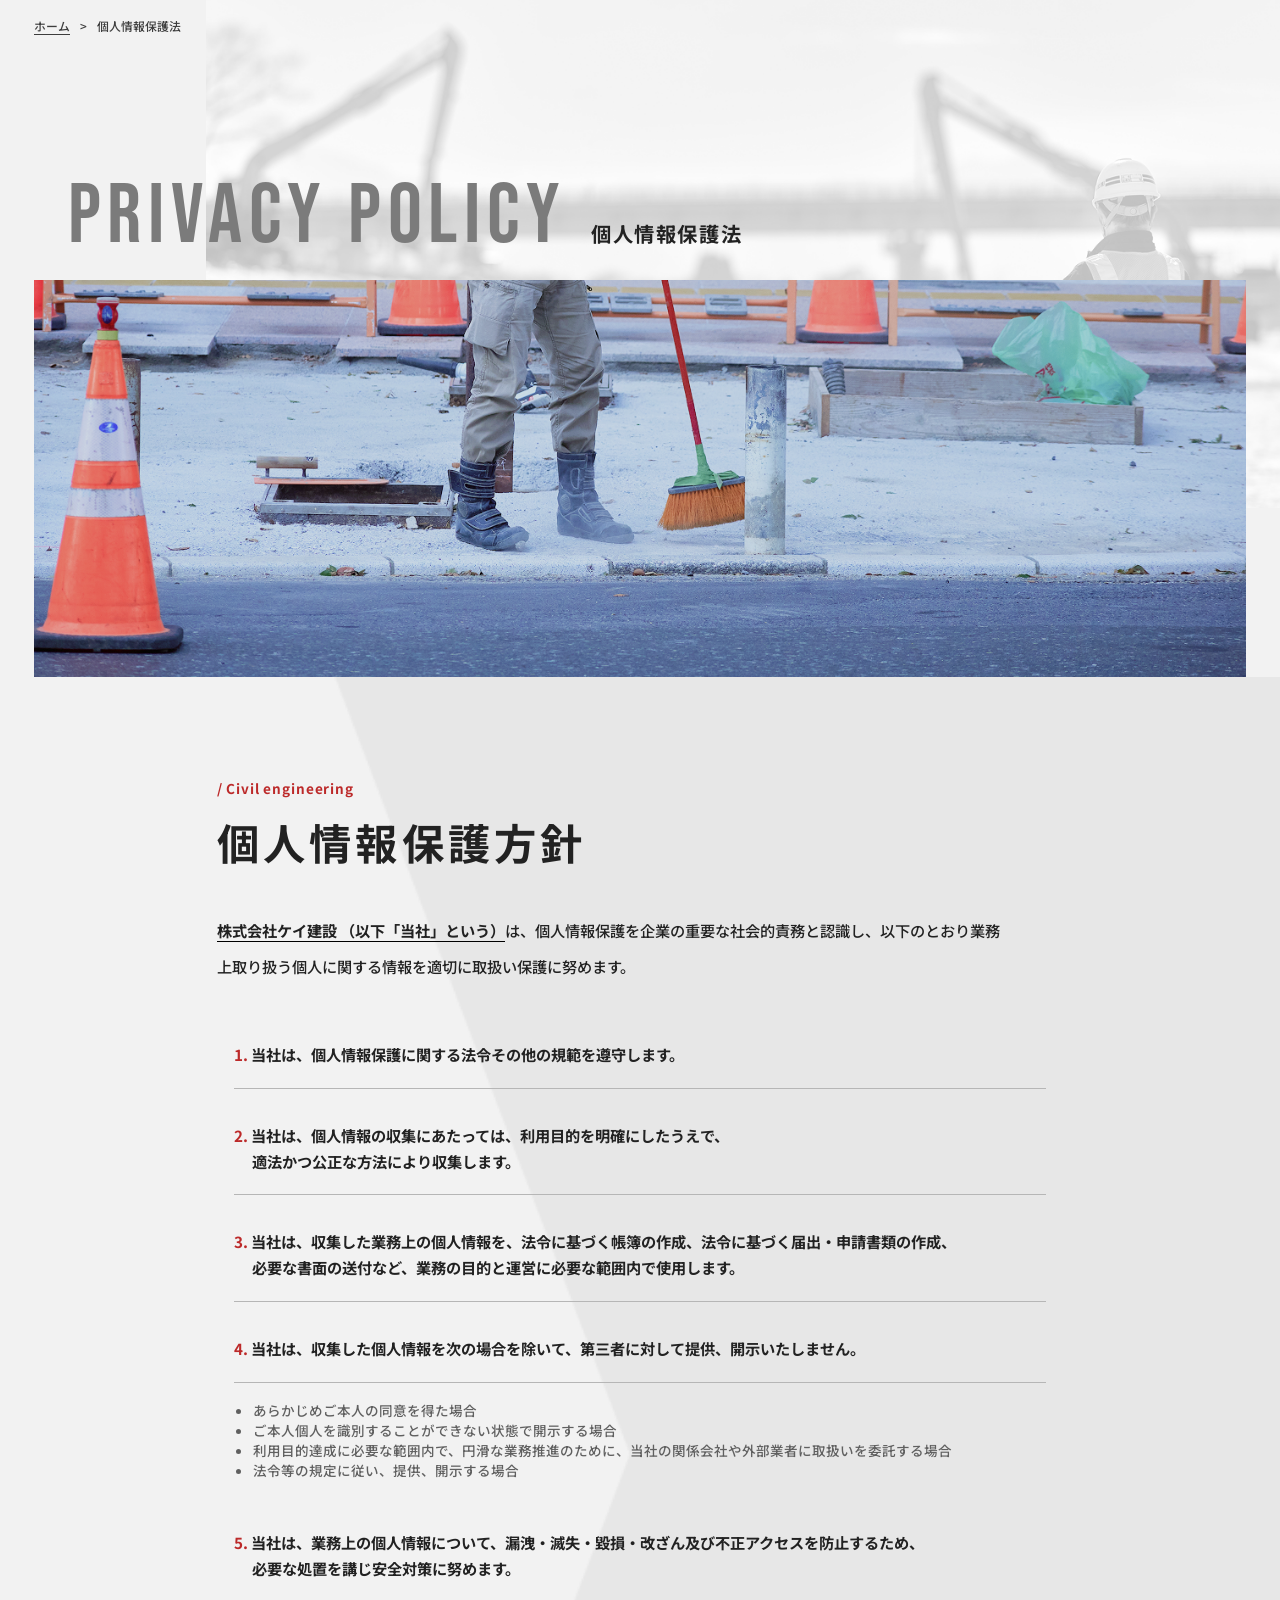
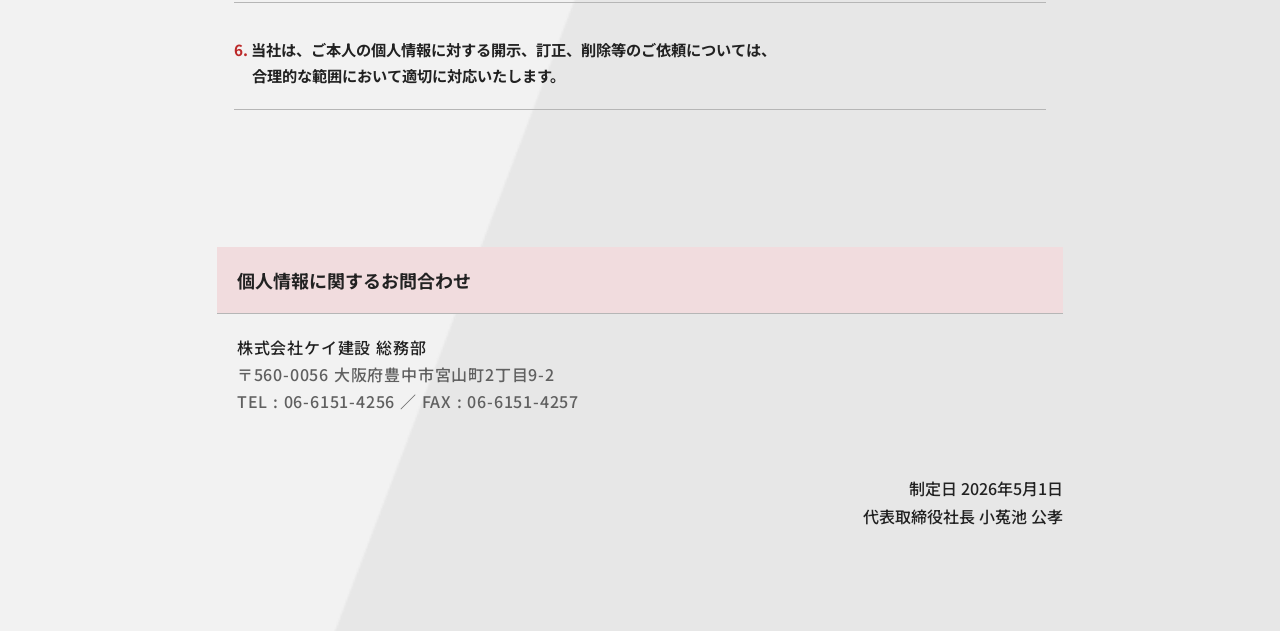
==== commit 2d4d1b2c: "Add files via upload" ====
--- a/index.html
+++ b/index.html
@@ -22,225 +22,128 @@
 </head>
 
 <body>
-  <!-- READ ME 40行目付近参照  -->
-  <!-- 
   
-    mainタグにかならず<main class="service"></div>などクラス名をつけ、
-    sassでhtmlタグに直接スタイルをつける時は
-    .service{
-      li{
-
-      }
-    }
-
-  -->
-  <main class="service">
-    <!-- <div class="main1-inner"> -->
-    <section class="service-hero">
-      <!-- SERVICE-1.png の背景画像をここで設定します -->
-      <div class="survice-bg"></div>
+  <main class="policy">
+   
+    <section class="policy-hero">
+      
+      <div class="policy-bg"></div>
 
       <div class="breadcrumb">
         <a href="#" class="breadcrumb-home">ホーム</a>
         <span class="breadcrumb-separator">></span>
-        <span class="breadcrumb-current">事業内容</span>
+        <span class="breadcrumb-current">個人情報保護法</span>
       </div>
 
-      <!-- <div class="service-hero-bg">
-          <img src="assets/img/SERVICE-1.png" alt="事業内容">
-        </div> -->
 
-      <div class="service-hero-title">
-        <h1>SERVICE</h1>
-        <p>事業内容</p>
+      <div class="policy-hero-title">
+        <h1>PRIVACY POLICY</h1>
+        <p>個人情報保護法</p>
       </div>
 
-      <div class="service-photo">
-        <img src="assets/img/SERVICE-2.png" alt="事業内容" />
+      <div class="policy-photo">
+        <img src="assets/img/policy1.png" alt="事業内容" />
       </div>
     </section>
 
-    <!-- </div> -->
+    
 
-    <section class="service-intro">
-      <div class="service-intro-inner">
-        <div class="service-intro-title">
-          <!-- スマホでは改行しない -->
-          <h2>暮らしの基盤を支え、<br class="pc" />安心を未来へつなぐ。</h2>
+    <section class="policy-intro">
+      <div class="policy-intro-inner">
+        <div class="section-sub-title">
+          <p>/ Civil engineering</p>
+          <h2>個人情報保護方針</h2>
         </div>
 
-        <div class="service-intro-text">
-          <p>
-            株式会社ケイ建設は、道路改築や河川改修、宅地造成、防災<br class="pc" />関連工事など、地域に欠かせないインフラ整備に携わってい<br
-              class="pc" />ます。地域の安全で住みやすい環境づくりを使命とし、確か<br class="pc" />な技術で街づくりを支えています。
+        <div class="policy-intro-writing">
+          <p class="policy-intro-writing-p">
+            <span class="policy-intro-writing-p-span">株式会社ケイ建設 （以下「当社」という）</span>は、個<brclass="sp">人情報保護を企業の重要な社会的責務と認識し、<br class="sp">以下のとおり業務<br class="pc">上取り扱う個人に関する情報を適<br class="sp">切に取扱い保護に努めます。
           </p>
+
+
+          <div class="policy-intro-container">
+            <div class="policy-intro-list">
+              <div class="policy-intro-item">
+                <p class="policy-intro-text">
+                  <span class="policy-intro-num">1.</span>
+                  当社は、個人情報保護に関する法令その他<br class="sp">の規範を遵守します。
+                </p>
+              </div>
+
+              <div class="policy-intro-item">
+                <p class="policy-intro-text">
+                  <span class="policy-intro-num">2.</span>
+                  当社は、個人情報の収集にあたっては、利<br class="sp">用目的を明確にしたうえで、<br class="pc">適法かつ公正な方<br class="sp">法により収集します。
+                </p>
+              </div>
+
+              <div class="policy-intro-item">
+                <p class="policy-intro-text">
+                  <span class="policy-intro-num">3.</span>
+                  当社は、収集した業務上の個人情報を、法<br class="sp">令に基づく帳簿の作成、法令に基づく届出・申<br class="sp">請書類の作成、<br class="pc">必要な書面の送付など、業務の<br class="sp">目的と運営に必要な範囲内で使用します。
+                </p>
+              </div>
+
+              <div class="policy-intro-item">
+                <p class="policy-intro-text">
+                  <span class="policy-intro-num">4.</span>
+                  当社は、収集した個人情報を次の場合を除い<br class="sp">て、第三者に対して提供、開示いたしません。
+                </p>
+                <ul class="policy-intro-sublist">
+                  <li>あらかじめご本人の同意を得た場合</li>
+                  <li>ご本人個人を識別することができない状態で<br class="sp">開示する場合</li>
+                  <li>
+                    利用目的達成に必要な範囲内で、円滑な業務<br class="sp">推進のために、当社の関係会社や外部業者に取<br class="sp">扱いを委託する場合
+                  </li>
+                  <li>法令等の規定に従い、提供、開示する場合</li>
+                </ul>
+              </div>
+
+
+
+
+              <div class="policy-intro-item">
+                <p class="policy-intro-text">
+                  <span class="policy-intro-num">5.</span>
+                  当社は、業務上の個人情報について、漏<br class="sp">洩・滅失・毀損・改ざん及び不正アクセスを防<br class="sp">止するため、<br class="pc">必要な処置を講じ安全対策に努め<br class="sp">ます。
+                </p>
+              </div>
+
+              <div class="policy-intro-item">
+                <p class="policy-intro-text">
+                  <span class="policy-intro-num">6.</span>
+                  当社は、ご本人の個人情報に対する開示、<br class="sp">訂正、削除等のご依頼については、<br class="pc">合理的な範<br class="sp">囲において適切に対応いたします。
+                </p>
+              </div>
+            </div>
+
+            <div class="policy-intro-contact">
+              <div class="policy-intro-form">
+                <p>個人情報に関するお問合わせ</p>
+              </div>
+              <div class="policy-intro-form-text">
+                <h3>株式会社ケイ建設 総務部</h3>
+                <p>〒560-0056   大阪府豊中市宮山町2丁目9-2<br>TEL : 06-6151-4256 ／ FAX : 06-6151-4257</p>
+              </div>
+            </div>
+
+            <div class="policy-footer">
+              <p class="policy-footer-date">
+                <span class="label">制定日</span>
+                <span class="value">2026年5月1日</span>
+              </p>
+
+              <p class="policy-footer-ceo">
+                <span class="label">代表取締役社長</span>
+                <span class="value">小菟池 公孝</span>
+              </p>
+            </div>
+
+          </div>
         </div>
       </div>
     </section>
 
-    <section class="service-works">
-      <!--  service-works の背景としてCSSでSERVICE-3.png配置-->
-      <!-- <div class="service-works-bg">
-        <img src="assets/img/SERVICE-3.png" alt="土木事業">
-      </div> -->
-
-      <div class="service-works-inner">
-        <!-- comp.htmlの パーツを使ってみよう！ -->
-
-        <!-- <p class="service-works-label">/ Civil engineering</p>
-        <h2 class="service-works-title">土木事業</h2> -->
-
-        <div class="section-sub-title">
-          <p>/ Civil engineering</p>
-          <h2>土木事業</h2>
-        </div>
-
-        <p class="service-works-text">
-          道路改築や河川改修、宅地造成、防災関連工事など、地域に欠かせない社会資本の整備と開発に携わり、地域の皆さまにとって「安全で住みやすい街」をつくることを使命とし、確かな技術と信頼で歩みを続けています。また、常に新しい挑戦を続け、お客様と地域社会から信頼される建設サービスの提供を目指しています。
-        </p>
-      </div>
-    </section>
-
-    <!-- サービスカード -->
-
-    <div class="service-list">
-      <section class="service-card">
-        <div class="service-card-line"></div>
-        <div class="service-card-content">
-          <div class="top-TX">
-            <p class="number">01</p>
-            <p class="title">土木工事</p>
-          </div>
-          <p class="category">
-            河川工事 ／ トンネル工事 ／ 橋梁工事 ／ 土地造成工事 ／
-            下水道管埋設工事 ／ 治山工事
-          </p>
-
-          <div class="img-wrap">
-            <img src="assets/img/SERVICEmain-1.png" alt="土木工事" />
-          </div>
-        </div>
-      </section>
-
-       <section class="service-card">
-        <div class="service-card-line"></div>
-        <div class="service-card-content">
-          <div class="top-TX">
-            <p class="number">02</p>
-            <p class="title">石工事</p>
-          </div>
-          <p class="category">
-            石工事、加工、メンテナンスなど
-          </p>
-
-          <div class="img-wrap">
-            <img src="assets/img/SERVICEmain-2.png" alt="石工事" />
-          </div>
-        </div>
-      </section>
-
-       <section class="service-card">
-        <div class="service-card-line"></div>
-        <div class="service-card-content">
-          <div class="top-TX">
-            <p class="number">03</p>
-            <p class="title">鋼構造物工事</p>
-          </div>
-          <p class="category">
-            鉄骨工事 ／ 橋梁工事 ／ 鉄塔工事 ／ 土地造成工事 ／
-            貯蔵用タンク設置工事 ／ 屋外広告工事 ／ 水門設置工事
-          </p>
-
-          <div class="img-wrap">
-            <img src="assets/img/SERVICEmain-3.png" alt="鋼構造物工事" />
-          </div>
-        </div>
-      </section>
-
-       <section class="service-card">
-        <div class="service-card-line"></div>
-        <div class="service-card-content">
-          <div class="top-TX">
-            <p class="number">04</p>
-            <p class="title">舗装工事</p>
-          </div>
-          <p class="category">
-            アスファルト舗装工事 ／ コンクリート舗装工事 ／ 路盤築造工事 ／ ブロック舗装工事
-          </p>
-
-          <div class="img-wrap">
-            <img src="assets/img/SERVICEmain-4.png" alt="舗装工事" />
-          </div>
-        </div>
-      </section>
-
-       <section class="service-card">
-        <div class="service-card-line"></div>
-        <div class="service-card-content">
-          <div class="top-TX">
-            <p class="number">05</p>
-            <p class="title">しゅんせつ工事</p>
-          </div>
-          <p class="category">
-            ポンプしゅんせつ工事 ／ グラブしゅんせつ工事 ／ ダムしゅんせつ工事 ／ しゅんせつロボット工事
-          </p>
-
-          <div class="img-wrap">
-            <img src="assets/img/SERVICEmain-5.png" alt="しゅんせつ工事" />
-          </div>
-        </div>
-      </section>
-
-      <section class="service-card">
-        <div class="service-card-line"></div>
-        <div class="service-card-content">
-          <div class="top-TX">
-            <p class="number">06</p>
-            <p class="title">塗装工事</p>
-          </div>
-          <p class="category">
-            外壁塗装 ／ 屋根塗装 など ／
-          </p>
-
-          <div class="img-wrap">
-            <img src="assets/img/SERVICEmain-6.png" alt="塗装工事" />
-          </div>
-        </div>
-      </section>
-
-      <section class="service-card">
-        <div class="service-card-line"></div>
-        <div class="service-card-content">
-          <div class="top-TX">
-            <p class="number">07</p>
-            <p class="title">水道施設工事</p>
-          </div>
-          <p class="category">
-            安全な水を供給するための設備工事
-          </p>
-
-          <div class="img-wrap">
-            <img src="assets/img/SERVICEmain-7.png" alt="水道設備工事" />
-          </div>
-        </div>
-      </section>
-
-       <section class="service-card">
-        <div class="service-card-line"></div>
-        <div class="service-card-content">
-          <div class="top-TX">
-            <p class="number">08</p>
-            <p class="title">解体工事</p>
-          </div>
-          <p class="category">
-            住宅・アパート・マンション・オフィス・店舗などの解体
-          </p>
-
-          <div class="img-wrap">
-            <img src="assets/img/SERVICEmain-7.png" alt="水道設備工事" />
-          </div>
-        </div>
-      </section>
 
     </div>
 
--- a/assets/css/main.css
+++ b/assets/css/main.css
@@ -280,20 +280,8 @@
 /* -----------------------
   SERVICE
 ----------------------- */
-/**
-
-    mainタグにかならず<main class="service"></div>などクラス名をつけ、
-    sassでhtmlタグに直接スタイルをつける時は
-    .service{
-      li{
-
-      }
-    }
-
-**/
 .service {
   background: #f2f2f2;
-  /* ヒーロー */
 }
 .service .service-hero {
   position: relative;
@@ -309,7 +297,7 @@
   }
 }
 .service .service-hero .survice-bg {
-  background-image: url("../img/SERVICE-1.png");
+  background-image: url("../img/header.png");
   background-size: cover;
   background-position: center;
   background-repeat: no-repeat;
@@ -402,13 +390,6 @@
   }
 }
 .service .service-hero-title h1 {
-  /** 
-
-  Bebasというフォントも使われているようなので、そちらを使う場合は
-  @include Bebas;
-  を指定してください
-
-  **/
   font-family: "Bebas Neue", sans-serif;
   font-optical-sizing: auto;
   font-style: normal;
@@ -440,9 +421,6 @@
     font-size: 4.2666666667vw;
   }
 }
-.service {
-  /* 下の画像 */
-}
 .service .service-photo {
   width: 100%;
   position: relative;
@@ -534,9 +512,6 @@
   .service .service-intro-text p {
     font-size: 3.7333333333vw;
   }
-}
-.service {
-  /* 事業セクション */
 }
 .service .service-works {
   position: relative;
@@ -605,6 +580,389 @@
     padding-bottom: 21.3333333333vw;
     gap: 10.6666666667vw;
   }
+}
+.service .service-card {
+  -webkit-transition: -webkit-transform 0.35s ease, -webkit-box-shadow 0.35s ease;
+  transition: -webkit-transform 0.35s ease, -webkit-box-shadow 0.35s ease;
+  transition: transform 0.35s ease, box-shadow 0.35s ease;
+  transition: transform 0.35s ease, box-shadow 0.35s ease, -webkit-transform 0.35s ease, -webkit-box-shadow 0.35s ease;
+  cursor: pointer;
+}
+.service .service-card:hover {
+  -webkit-transform: translateY(-6px);
+          transform: translateY(-6px);
+  -webkit-box-shadow: 0 18px 35px rgba(0, 0, 0, 0.12);
+          box-shadow: 0 18px 35px rgba(0, 0, 0, 0.12);
+}
+.service .service-card:hover img {
+  -webkit-transform: scale(1.06);
+          transform: scale(1.06);
+}
+.service .service-card .img-wrap {
+  overflow: hidden;
+}
+.service .service-card img {
+  -webkit-transition: -webkit-transform 0.45s ease;
+  transition: -webkit-transform 0.45s ease;
+  transition: transform 0.45s ease;
+  transition: transform 0.45s ease, -webkit-transform 0.45s ease;
+}
+
+.js-fade {
+  opacity: 0;
+  -webkit-transform: translateY(36px) scale(0.98);
+          transform: translateY(36px) scale(0.98);
+  -webkit-filter: blur(6px);
+          filter: blur(6px);
+  -webkit-transition: opacity 0.9s cubic-bezier(0.22, 1, 0.36, 1), -webkit-transform 0.9s cubic-bezier(0.22, 1, 0.36, 1), -webkit-filter 0.9s cubic-bezier(0.22, 1, 0.36, 1);
+  transition: opacity 0.9s cubic-bezier(0.22, 1, 0.36, 1), -webkit-transform 0.9s cubic-bezier(0.22, 1, 0.36, 1), -webkit-filter 0.9s cubic-bezier(0.22, 1, 0.36, 1);
+  transition: opacity 0.9s cubic-bezier(0.22, 1, 0.36, 1), transform 0.9s cubic-bezier(0.22, 1, 0.36, 1), filter 0.9s cubic-bezier(0.22, 1, 0.36, 1);
+  transition: opacity 0.9s cubic-bezier(0.22, 1, 0.36, 1), transform 0.9s cubic-bezier(0.22, 1, 0.36, 1), filter 0.9s cubic-bezier(0.22, 1, 0.36, 1), -webkit-transform 0.9s cubic-bezier(0.22, 1, 0.36, 1), -webkit-filter 0.9s cubic-bezier(0.22, 1, 0.36, 1);
+}
+
+.js-fade.is-show {
+  opacity: 1;
+  -webkit-transform: translateY(0) scale(1);
+          transform: translateY(0) scale(1);
+  -webkit-filter: blur(0);
+          filter: blur(0);
+}
+
+/* -----------------------
+  SERVICE
+----------------------- */
+.policy {
+  background: #f2f2f2;
+}
+.policy .policy-hero {
+  position: relative;
+}
+.policy .policy-hero .policy-bg {
+  background-image: url("../img/header.png");
+  background-size: cover;
+  background-position: center;
+  background-repeat: no-repeat;
+  position: absolute;
+  top: 0;
+  right: 0;
+  z-index: 0;
+}
+@media screen and (min-width: 768px) {
+  .policy .policy-hero .policy-bg {
+    width: min(83.9285714286vw, 1269px);
+    height: min(39.6825396825vw, 600px);
+  }
+}
+@media screen and (max-width: 767px) {
+  .policy .policy-hero .policy-bg {
+    width: 100%;
+    height: 69.3333333333vw;
+  }
+}
+.policy .policy-hero .breadcrumb {
+  display: -webkit-box;
+  display: -ms-flexbox;
+  display: flex;
+  -webkit-box-align: center;
+      -ms-flex-align: center;
+          align-items: center;
+  position: relative;
+  z-index: 10;
+}
+@media screen and (min-width: 768px) {
+  .policy .policy-hero .breadcrumb {
+    padding: min(1.3227513228vw, 20px) min(2.6455026455vw, 40px) 0;
+    gap: min(0.7936507937vw, 12px);
+    font-size: min(0.9259259259vw, 14px);
+  }
+}
+@media screen and (max-width: 767px) {
+  .policy .policy-hero .breadcrumb {
+    padding: 4.8vw 5.3333333333vw 0;
+    gap: 3.2vw;
+    font-size: 3.2vw;
+  }
+}
+.policy .policy-hero .breadcrumb a,
+.policy .policy-hero .breadcrumb span {
+  color: #3d3d3d;
+  font-weight: 500;
+}
+@media screen and (min-width: 768px) {
+  .policy .policy-hero .breadcrumb-home {
+    border-bottom: min(0.0661375661vw, 1px) solid #3d3d3d;
+  }
+}
+@media screen and (max-width: 767px) {
+  .policy .policy-hero .breadcrumb-home {
+    border-bottom: 0.2666666667vw solid #3d3d3d;
+  }
+}
+.policy .policy-hero-title {
+  display: -webkit-box;
+  display: -ms-flexbox;
+  display: flex;
+  -webkit-box-align: baseline;
+      -ms-flex-align: baseline;
+          align-items: baseline;
+  z-index: 2;
+  position: relative;
+}
+@media screen and (min-width: 768px) {
+  .policy .policy-hero-title {
+    margin-top: min(10.582010582vw, 160px);
+    padding: 0 min(5.291005291vw, 80px);
+    gap: min(1.9841269841vw, 30px);
+  }
+}
+@media screen and (max-width: 767px) {
+  .policy .policy-hero-title {
+    -webkit-box-orient: vertical;
+    -webkit-box-direction: normal;
+        -ms-flex-direction: column;
+            flex-direction: column;
+    -webkit-box-align: center;
+        -ms-flex-align: center;
+            align-items: center;
+    margin-top: 13.3333333333vw;
+  }
+}
+.policy .policy-hero-title h1 {
+  font-family: "Bebas Neue", sans-serif;
+  font-optical-sizing: auto;
+  font-style: normal;
+  line-height: 1.1;
+  letter-spacing: 0.08em;
+  color: #7b7b7b;
+}
+@media screen and (min-width: 768px) {
+  .policy .policy-hero-title h1 {
+    font-size: min(6.6137566138vw, 100px);
+  }
+}
+@media screen and (max-width: 767px) {
+  .policy .policy-hero-title h1 {
+    font-size: 16vw;
+  }
+}
+.policy .policy-hero-title p {
+  font-weight: 700;
+  letter-spacing: 0.08em;
+}
+@media screen and (min-width: 768px) {
+  .policy .policy-hero-title p {
+    font-size: min(1.5873015873vw, 24px);
+  }
+}
+@media screen and (max-width: 767px) {
+  .policy .policy-hero-title p {
+    font-size: 4.2666666667vw;
+  }
+}
+.policy .policy-photo {
+  width: 100%;
+  position: relative;
+  z-index: 3;
+}
+@media screen and (min-width: 768px) {
+  .policy .policy-photo {
+    padding: 0 min(2.6455026455vw, 40px);
+    height: min(30.9523809524vw, 468px);
+    margin-top: min(1.3227513228vw, 20px);
+  }
+}
+@media screen and (max-width: 767px) {
+  .policy .policy-photo {
+    padding: 0 5.3333333333vw;
+    height: 48vw;
+    margin-top: 10.6666666667vw;
+  }
+}
+.policy .policy-photo img {
+  width: 100%;
+  height: 100%;
+  display: block;
+  -o-object-fit: cover;
+     object-fit: cover;
+}
+.policy .policy-intro {
+  background-image: url("../img/policymain1.png");
+  background-size: cover;
+  background-position: center;
+  background-repeat: no-repeat;
+  background-position: right 50px center;
+}
+@media screen and (min-width: 768px) {
+  .policy .policy-intro {
+    padding: min(7.9365079365vw, 120px) 0 min(7.9365079365vw, 120px);
+    background-position: right center;
+    background-repeat: no-repeat;
+  }
+}
+@media screen and (max-width: 767px) {
+  .policy .policy-intro {
+    padding: 16vw 5.3333333333vw 10.6666666667vw;
+    background: none;
+  }
+}
+.policy .policy-intro-inner {
+  margin: 0 auto;
+}
+@media screen and (min-width: 768px) {
+  .policy .policy-intro-inner {
+    max-width: min(66.1375661376vw, 1000px);
+  }
+}
+@media screen and (min-width: 768px) {
+  .policy .policy-intro-writing {
+    max-width: min(66.1375661376vw, 1000px);
+  }
+}
+@media screen and (max-width: 767px) {
+  .policy .policy-intro-writing {
+    max-width: 100vw;
+  }
+}
+.policy .policy-intro-writing-p {
+  font-weight: 500;
+  line-height: 2.4;
+  margin-top: 40px;
+}
+@media screen and (min-width: 768px) {
+  .policy .policy-intro-writing-p {
+    font-size: min(1.1904761905vw, 18px);
+  }
+}
+@media screen and (max-width: 767px) {
+  .policy .policy-intro-writing-p {
+    font-size: 3.7333333333vw;
+  }
+}
+.policy .policy-intro-writing-p-span {
+  font-weight: 700;
+  border-bottom: 1px solid #000;
+}
+.policy .policy-intro-list {
+  margin: 40px 0 40px;
+}
+@media screen and (min-width: 768px) {
+  .policy .policy-intro-list {
+    font-size: min(1.1904761905vw, 18px);
+  }
+}
+@media screen and (max-width: 767px) {
+  .policy .policy-intro-list {
+    font-size: 3.7333333333vw;
+  }
+}
+@media screen and (min-width: 768px) {
+  .policy .policy-intro-item {
+    padding: min(1.3227513228vw, 20px);
+  }
+}
+@media screen and (max-width: 767px) {
+  .policy .policy-intro-item {
+    padding: 4.2666666667vw 3.2vw 4.2666666667vw 3.2vw;
+  }
+}
+.policy .policy-intro-text {
+  font-weight: 700;
+  border-bottom: 1px solid #b6b6b6;
+  line-height: 1.7em;
+  padding-bottom: 20px;
+}
+@media screen and (min-width: 768px) {
+  .policy .policy-intro-text {
+    padding-left: 1.2em;
+    text-indent: -1.2em;
+  }
+}
+.policy .policy-intro-num {
+  color: #bc2929;
+}
+.policy .policy-intro-sublist {
+  font-weight: 500;
+  color: #606060;
+  list-style: disc;
+}
+@media screen and (min-width: 768px) {
+  .policy .policy-intro-sublist {
+    padding: min(1.3227513228vw, 20px);
+    padding-left: 1.3em;
+  }
+}
+@media screen and (max-width: 767px) {
+  .policy .policy-intro-sublist {
+    padding: 4.2666666667vw 2.6666666667vw 4.2666666667vw 2.6666666667vw;
+  }
+}
+.policy .policy-intro-sublist li {
+  display: list-item;
+  list-style: disc;
+  list-style-position: outside;
+}
+@media screen and (min-width: 768px) {
+  .policy .policy-intro-sublist li {
+    font-size: min(1.0582010582vw, 16px);
+  }
+}
+@media screen and (max-width: 767px) {
+  .policy .policy-intro-sublist li {
+    font-size: 3.7333333333vw;
+  }
+}
+.policy .policy-intro-form {
+  margin-top: 120px;
+  background: #F1DCDE;
+  padding: 20px;
+  border-bottom: 1px solid #b6b6b6;
+  cursor: pointer;
+}
+.policy .policy-intro-form p {
+  font-size: 18px;
+  font-weight: 700;
+}
+.policy .policy-intro-form-text {
+  padding: 20px;
+  line-height: 1.7em;
+  letter-spacing: 0.05rem;
+}
+.policy .policy-intro-form-text h3 {
+  font-size: 16px;
+  font-weight: 500;
+}
+.policy .policy-intro-form-text p {
+  font-size: 16px;
+  color: #606060;
+  font-weight: 500;
+}
+.policy .policy-footer {
+  text-align: right;
+  margin-top: 40px;
+}
+.policy .policy-footer-date .label {
+  font-size: 16px;
+  font-weight: 500;
+  line-height: 1.7em;
+  color: #222222;
+}
+.policy .policy-footer-date .value {
+  font-size: 16px;
+  font-weight: 500;
+  line-height: 1.7em;
+  color: #222222;
+}
+.policy .policy-footer .policy-footer-ceo .label {
+  font-size: 16px;
+  font-weight: 500;
+  line-height: 1.7em;
+  color: #222222;
+}
+.policy .policy-footer .policy-footer-ceo .value {
+  font-size: 16px;
+  font-weight: 500;
+  line-height: 1.7em;
+  color: #222222;
 }
 
 /* -----------------------
@@ -705,15 +1063,18 @@
 .service-card-content .top-TX .title {
   font-weight: 700;
   letter-spacing: 0.1em;
+  position: relative;
 }
 @media screen and (min-width: 768px) {
   .service-card-content .top-TX .title {
     font-size: min(1.9841269841vw, 30px);
+    top: min(0.2645502646vw, 4px);
   }
 }
 @media screen and (max-width: 767px) {
   .service-card-content .top-TX .title {
     font-size: 6.4vw;
+    top: 1.0666666667vw;
   }
 }
 .service-card-content .category {
@@ -723,6 +1084,7 @@
   .service-card-content .category {
     margin-top: min(1.3227513228vw, 20px);
     font-size: min(1.0582010582vw, 16px);
+    height: min(3.4391534392vw, 52px);
   }
 }
 @media screen and (max-width: 767px) {
@@ -730,6 +1092,9 @@
     margin-top: 4vw;
     font-size: 3.2vw;
   }
+}
+.service-card-content .service-card p {
+  margin: 0;
 }
 .service-card-content .img-wrap {
   width: 100%;
